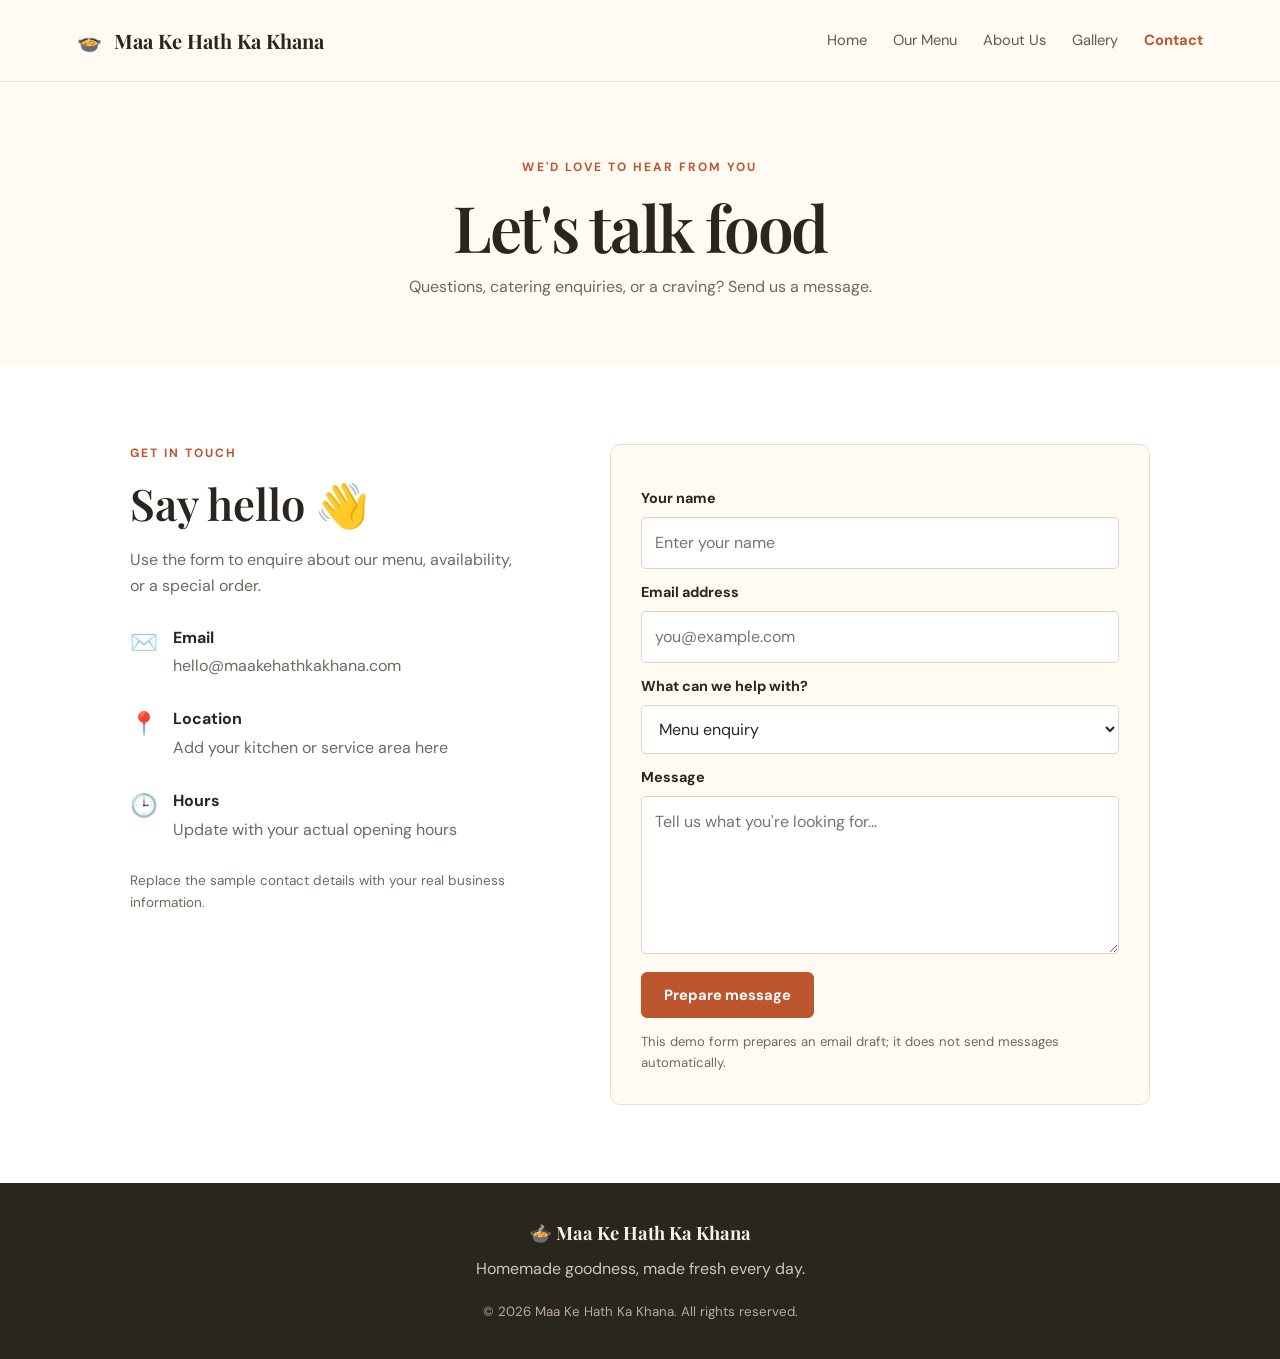
==== contact.html @ a3cf63ed "pehla  commit" ====
<!DOCTYPE html><html lang="en"><head><meta charset="UTF-8"><meta name="viewport" content="width=device-width, initial-scale=1.0"><title>Contact | Maa Ke Hath Ka Khana</title><link rel="stylesheet" href="style.css"></head><body>
<header class="site-header"><a class="logo" href="index.html"><span>🍲</span> Maa Ke Hath Ka Khana</a><button class="menu-toggle" aria-label="Toggle navigation">☰</button><nav class="nav"><a href="index.html">Home</a><a href="menu.html">Our Menu</a><a href="about.html">About Us</a><a href="gallery.html">Gallery</a><a class="active" href="contact.html">Contact</a></nav></header>
<main><section class="page-hero"><p class="eyebrow">WE'D LOVE TO HEAR FROM YOU</p><h1>Let's talk food</h1><p>Questions, catering enquiries, or a craving? Send us a message.</p></section><section class="section contact-layout"><div class="contact-info"><p class="eyebrow">GET IN TOUCH</p><h2>Say hello 👋</h2><p>Use the form to enquire about our menu, availability, or a special order.</p><div class="contact-item"><span>✉️</span><div><strong>Email</strong><p>hello@maakehathkakhana.com</p></div></div><div class="contact-item"><span>📍</span><div><strong>Location</strong><p>Add your kitchen or service area here</p></div></div><div class="contact-item"><span>🕒</span><div><strong>Hours</strong><p>Update with your actual opening hours</p></div></div><p class="menu-note">Replace the sample contact details with your real business information.</p></div>
<form class="contact-form" id="contactForm"><label for="name">Your name</label><input id="name" name="name" required placeholder="Enter your name"><label for="email">Email address</label><input id="email" name="email" type="email" required placeholder="you@example.com"><label for="topic">What can we help with?</label><select id="topic" name="topic"><option>Menu enquiry</option><option>Order enquiry</option><option>Catering</option><option>Feedback</option></select><label for="message">Message</label><textarea id="message" name="message" rows="5" required placeholder="Tell us what you're looking for..."></textarea><button class="btn" type="submit">Prepare message</button><p class="form-note" id="formNote" aria-live="polite">This demo form prepares an email draft; it does not send messages automatically.</p></form></section></main><footer class="footer"><a class="logo" href="index.html">🍲 Maa Ke Hath Ka Khana</a><p>Homemade goodness, made fresh every day.</p><small>© <span class="year"></span> Maa Ke Hath Ka Khana. All rights reserved.</small></footer><script src="script.js"></script></body></html>
---- style.css ----
@import url('https://fonts.googleapis.com/css2?family=DM+Sans:wght@400;500;600;700&family=Playfair+Display:wght@500;600;700&display=swap');
:root{--ink:#29251f;--muted:#70695f;--cream:#fffaf2;--paper:#fff;--orange:#bd552e;--orange-dark:#963d20;--green:#4e5d3b;--line:#eadfd0;--shadow:0 16px 45px #35200e12}
*{box-sizing:border-box}html{scroll-behavior:smooth}body{margin:0;background:var(--paper);color:var(--ink);font-family:'DM Sans',sans-serif;line-height:1.65}img{display:block;width:100%;object-fit:cover}a{color:inherit;text-decoration:none}.site-header{height:auto;min-height:82px;padding:18px 6%;display:flex;align-items:center;justify-content:space-between;gap:24px;background:#fffaf2;position:sticky;top:0;z-index:20;border-bottom:1px solid #eee4d7}.logo{font-family:'Playfair Display',serif;font-size:1.25rem;font-weight:700;white-space:nowrap}.logo span{margin-right:7px}.nav{display:flex;align-items:center;gap:26px}.nav a{font-size:.92rem;color:#62594e;transition:color .2s}.nav a:hover,.nav a.active{color:var(--orange);font-weight:700}.menu-toggle{display:none;border:0;background:transparent;font-size:1.7rem;cursor:pointer;color:var(--ink)}.hero{display:grid;grid-template-columns:1fr 1fr;min-height:560px;background:var(--cream)}.hero-content{padding:80px 9% 75px 12%;align-self:center}.eyebrow{font-size:.75rem;letter-spacing:.17em;font-weight:700;color:var(--orange);margin:0 0 13px}.hero h1,.page-hero h1{font:600 clamp(2.8rem,5vw,4.6rem)/1.12 'Playfair Display',serif;letter-spacing:-.035em;margin:0 0 22px}.hero h1 em{font-style:normal;color:var(--orange)}.hero-content>p:not(.eyebrow){max-width:470px;color:var(--muted);font-size:1.06rem}.hero-photo{min-height:460px;background:linear-gradient(0deg,#28180a12,#28180a00),url('https://images.unsplash.com/photo-1546833999-b9f581a1996d?auto=format&fit=crop&w=1400&q=90') center/cover}.hero-actions{display:flex;gap:12px;flex-wrap:wrap;margin-top:30px}.btn{display:inline-flex;align-items:center;justify-content:center;border:1px solid var(--orange);border-radius:6px;padding:12px 22px;background:var(--orange);color:#fff;font:700 .92rem 'DM Sans',sans-serif;cursor:pointer;transition:transform .2s,background .2s}.btn:hover{background:var(--orange-dark);transform:translateY(-2px)}.btn-outline{background:transparent;color:var(--orange)}.btn-outline:hover{color:white}.section{padding:78px 7%}.intro{text-align:center;max-width:850px;margin:auto}.intro h2,.section-heading h2,.about-copy h2,.contact-info h2,.cta h2{font:600 clamp(2rem,3.4vw,3rem)/1.2 'Playfair Display',serif;margin:0 0 18px}.lead{color:var(--muted);font-size:1.08rem;max-width:680px;margin:0 auto 18px}.text-link{color:var(--orange);font-weight:700}.text-link:hover{text-decoration:underline}.soft{background:#fbf5eb}.section-heading{display:flex;justify-content:space-between;align-items:end;gap:20px;margin-bottom:30px}.cards{display:grid;grid-template-columns:repeat(3,minmax(0,1fr));gap:24px}.food-card{background:white;border:1px solid #eee4d7;border-radius:10px;overflow:hidden;box-shadow:var(--shadow);transition:transform .25s}.food-card:hover{transform:translateY(-5px)}.food-card img{height:235px}.food-info{padding:20px}.food-info h3{font:600 1.25rem 'Playfair Display',serif;margin:0 0 7px}.food-info p{color:var(--muted);font-size:.93rem;margin:0 0 12px}.food-info strong,.name-price strong{color:var(--orange);font-size:1.02rem}.cta{text-align:center;background:var(--green);color:white;padding:65px 20px}.cta h2{margin-bottom:10px}.cta p{color:#e7e9df;margin:0 0 24px}.cta .btn{background:#fff;color:var(--green);border-color:#fff}.footer{padding:35px 7%;text-align:center;background:#29251f;color:#f9f0e4}.footer .logo{font-size:1.15rem}.footer p{margin:8px 0 15px;color:#d1c6b8}.footer small{color:#b9ab9b}.page-hero{text-align:center;padding:76px 20px 65px;background:var(--cream)}.page-hero h1{font-size:clamp(2.5rem,5vw,4rem);margin-bottom:12px}.page-hero>p:last-child{color:var(--muted);margin:0}.filters{display:flex;justify-content:center;flex-wrap:wrap;gap:10px;margin:0 0 35px}.filter{border:1px solid var(--line);border-radius:30px;padding:9px 19px;background:white;color:var(--ink);cursor:pointer;font:600 .9rem 'DM Sans',sans-serif}.filter.active,.filter:hover{background:var(--orange);border-color:var(--orange);color:white}.menu-grid{grid-template-columns:repeat(3,minmax(0,1fr))}.name-price{display:flex;align-items:start;justify-content:space-between;gap:10px}.name-price h3{font-size:1.1rem}.menu-note{color:var(--muted);font-size:.85rem;margin-top:25px}.about-layout{display:grid;grid-template-columns:1fr 1fr;align-items:center;gap:7%}.about-photo img{height:520px;border-radius:10px;box-shadow:var(--shadow)}.about-copy>p:not(.eyebrow){color:var(--muted)}.values{display:flex;gap:18px;flex-wrap:wrap;margin:25px 0}.values div{display:flex;align-items:center;gap:8px;font-size:.9rem;font-weight:600}.values strong{color:var(--orange);font-size:1.2rem}.quote{text-align:center;background:#fbf5eb;padding:60px 20px}.quote blockquote{font:600 clamp(1.5rem,3vw,2.4rem) 'Playfair Display',serif;margin:0 auto 10px;max-width:800px}.quote p{color:var(--orange);margin:0}.gallery-grid{display:grid;grid-template-columns:repeat(3,1fr);gap:22px}.gallery-grid figure{margin:0;overflow:hidden;border-radius:9px;background:var(--cream);box-shadow:var(--shadow)}.gallery-grid img{height:290px;transition:transform .35s}.gallery-grid figure:hover img{transform:scale(1.04)}.gallery-grid figcaption{padding:13px 16px;font:600 1.08rem 'Playfair Display',serif}.contact-layout{display:grid;grid-template-columns:.85fr 1.15fr;gap:8%;max-width:1200px;margin:auto}.contact-info>p:not(.eyebrow){color:var(--muted)}.contact-item{display:flex;gap:15px;margin:25px 0}.contact-item>span{font-size:1.4rem}.contact-item strong{display:block}.contact-item p{margin:2px 0;color:var(--muted)}.contact-form{background:var(--cream);padding:30px;border:1px solid var(--line);border-radius:10px;display:flex;flex-direction:column}.contact-form label{font-weight:700;font-size:.9rem;margin:12px 0 6px}.contact-form input,.contact-form select,.contact-form textarea{width:100%;padding:12px 13px;border:1px solid #ded2c2;border-radius:5px;background:white;font:inherit;color:var(--ink)}.contact-form input:focus,.contact-form select:focus,.contact-form textarea:focus{outline:2px solid #bd552e55;border-color:var(--orange)}.contact-form .btn{margin-top:18px;align-self:flex-start}.form-note{font-size:.82rem;color:var(--muted);margin-bottom:0}.hidden{display:none!important}
@media(max-width:900px){.site-header{padding:16px 5%}.menu-toggle{display:block}.nav{display:none;position:absolute;top:100%;left:0;right:0;padding:18px 6%;background:#fffaf2;border-top:1px solid var(--line);flex-direction:column;align-items:flex-start;gap:15px;box-shadow:var(--shadow)}.nav.open{display:flex}.hero-content{padding:60px 8%}.cards,.menu-grid{grid-template-columns:repeat(2,minmax(0,1fr))}.about-layout,.contact-layout{grid-template-columns:1fr;gap:35px}.about-photo img{height:390px}.gallery-grid{grid-template-columns:repeat(2,1fr)}}
@media(max-width:600px){.logo{font-size:1.05rem}.hero{grid-template-columns:1fr}.hero-content{padding:55px 7%}.hero-photo{min-height:310px;grid-row:1}.hero h1{font-size:3rem}.section{padding:55px 6%}.section-heading{align-items:start;flex-direction:column}.cards,.menu-grid,.gallery-grid{grid-template-columns:1fr}.food-card img{height:245px}.page-hero{padding:55px 18px}.about-photo img{height:300px}.contact-form{padding:20px}.gallery-grid img{height:260px}.values{gap:12px}.values div{width:100%}}
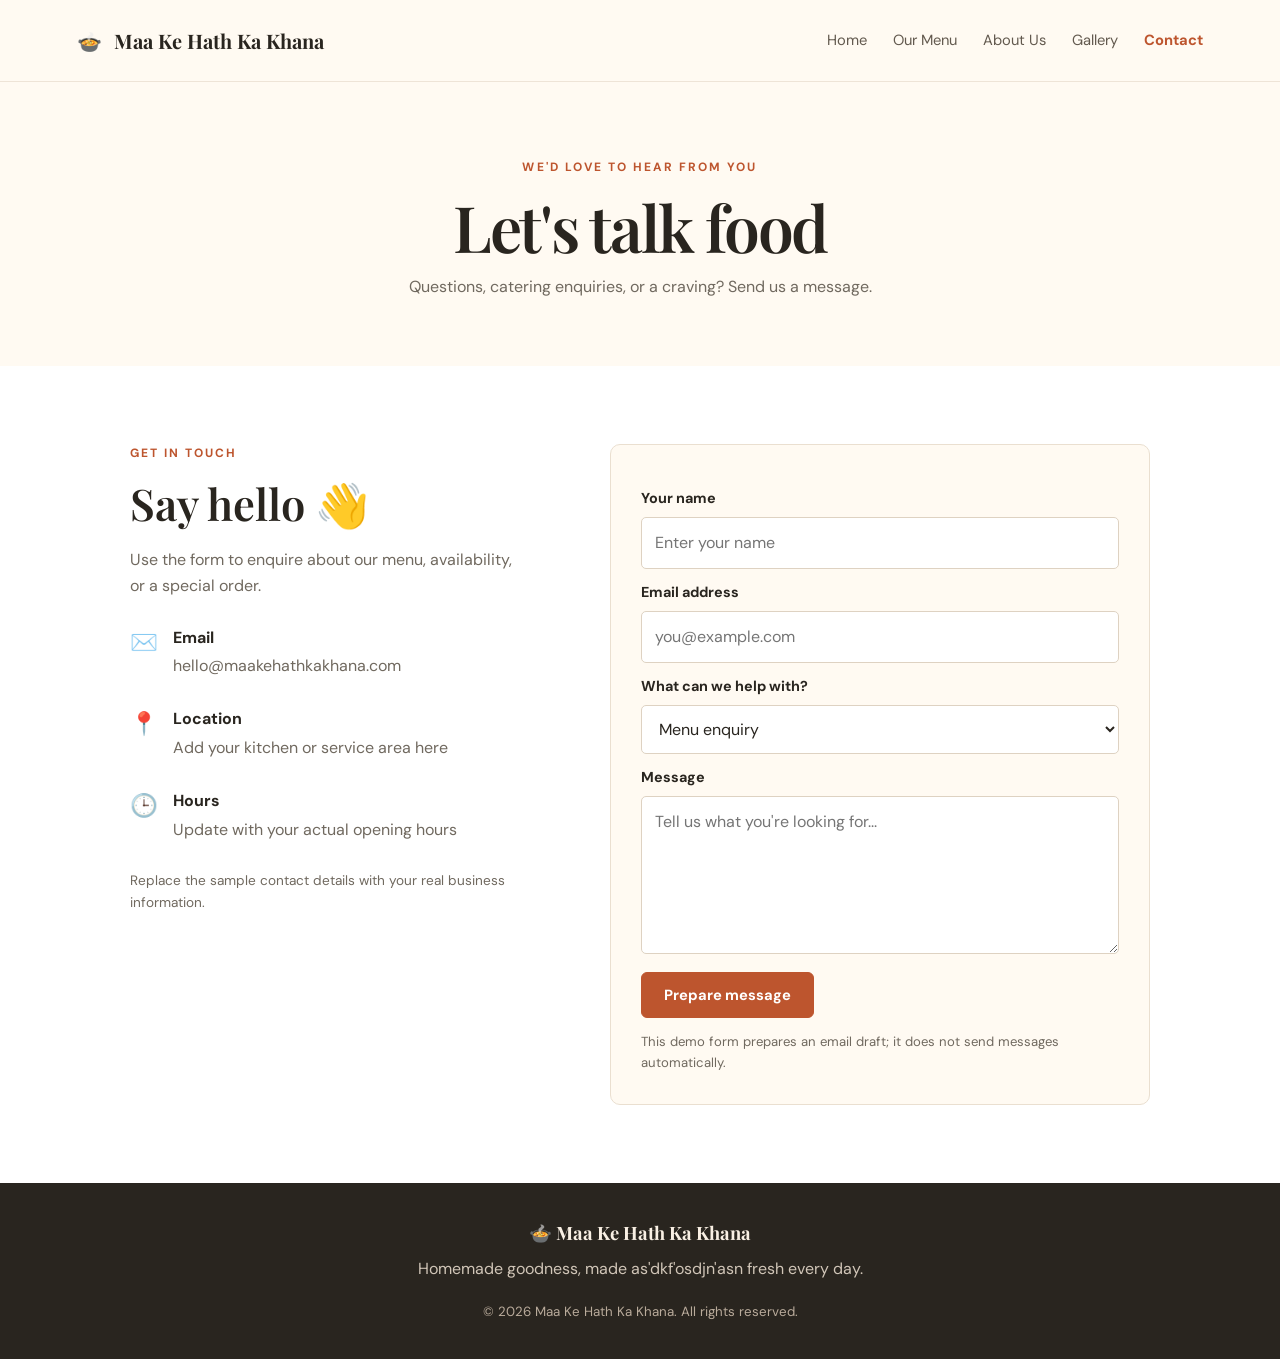
==== commit d5b66691: "third commit" ====
--- a/contact.html
+++ b/contact.html
@@ -1,4 +1,4 @@
 <!DOCTYPE html><html lang="en"><head><meta charset="UTF-8"><meta name="viewport" content="width=device-width, initial-scale=1.0"><title>Contact | Maa Ke Hath Ka Khana</title><link rel="stylesheet" href="style.css"></head><body>
 <header class="site-header"><a class="logo" href="index.html"><span>🍲</span> Maa Ke Hath Ka Khana</a><button class="menu-toggle" aria-label="Toggle navigation">☰</button><nav class="nav"><a href="index.html">Home</a><a href="menu.html">Our Menu</a><a href="about.html">About Us</a><a href="gallery.html">Gallery</a><a class="active" href="contact.html">Contact</a></nav></header>
 <main><section class="page-hero"><p class="eyebrow">WE'D LOVE TO HEAR FROM YOU</p><h1>Let's talk food</h1><p>Questions, catering enquiries, or a craving? Send us a message.</p></section><section class="section contact-layout"><div class="contact-info"><p class="eyebrow">GET IN TOUCH</p><h2>Say hello 👋</h2><p>Use the form to enquire about our menu, availability, or a special order.</p><div class="contact-item"><span>✉️</span><div><strong>Email</strong><p>hello@maakehathkakhana.com</p></div></div><div class="contact-item"><span>📍</span><div><strong>Location</strong><p>Add your kitchen or service area here</p></div></div><div class="contact-item"><span>🕒</span><div><strong>Hours</strong><p>Update with your actual opening hours</p></div></div><p class="menu-note">Replace the sample contact details with your real business information.</p></div>
-<form class="contact-form" id="contactForm"><label for="name">Your name</label><input id="name" name="name" required placeholder="Enter your name"><label for="email">Email address</label><input id="email" name="email" type="email" required placeholder="you@example.com"><label for="topic">What can we help with?</label><select id="topic" name="topic"><option>Menu enquiry</option><option>Order enquiry</option><option>Catering</option><option>Feedback</option></select><label for="message">Message</label><textarea id="message" name="message" rows="5" required placeholder="Tell us what you're looking for..."></textarea><button class="btn" type="submit">Prepare message</button><p class="form-note" id="formNote" aria-live="polite">This demo form prepares an email draft; it does not send messages automatically.</p></form></section></main><footer class="footer"><a class="logo" href="index.html">🍲 Maa Ke Hath Ka Khana</a><p>Homemade goodness, made fresh every day.</p><small>© <span class="year"></span> Maa Ke Hath Ka Khana. All rights reserved.</small></footer><script src="script.js"></script></body></html>+<form class="contact-form" id="contactForm"><label for="name">Your name</label><input id="name" name="name" required placeholder="Enter your name"><label for="email">Email address</label><input id="email" name="email" type="email" required placeholder="you@example.com"><label for="topic">What can we help with?</label><select id="topic" name="topic"><option>Menu enquiry</option><option>Order enquiry</option><option>Catering</option><option>Feedback</option></select><label for="message">Message</label><textarea id="message" name="message" rows="5" required placeholder="Tell us what you're looking for..."></textarea><button class="btn" type="submit">Prepare message</button><p class="form-note" id="formNote" aria-live="polite">This demo form prepares an email draft; it does not send messages automatically.</p></form></section></main><footer class="footer"><a class="logo" href="index.html">🍲 Maa Ke Hath Ka Khana</a><p>Homemade goodness, made as'dkf'osdjn'asn fresh every day.</p><small>© <span class="year"></span> Maa Ke Hath Ka Khana. All rights reserved.</small></footer><script src="script.js"></script></body></html>
